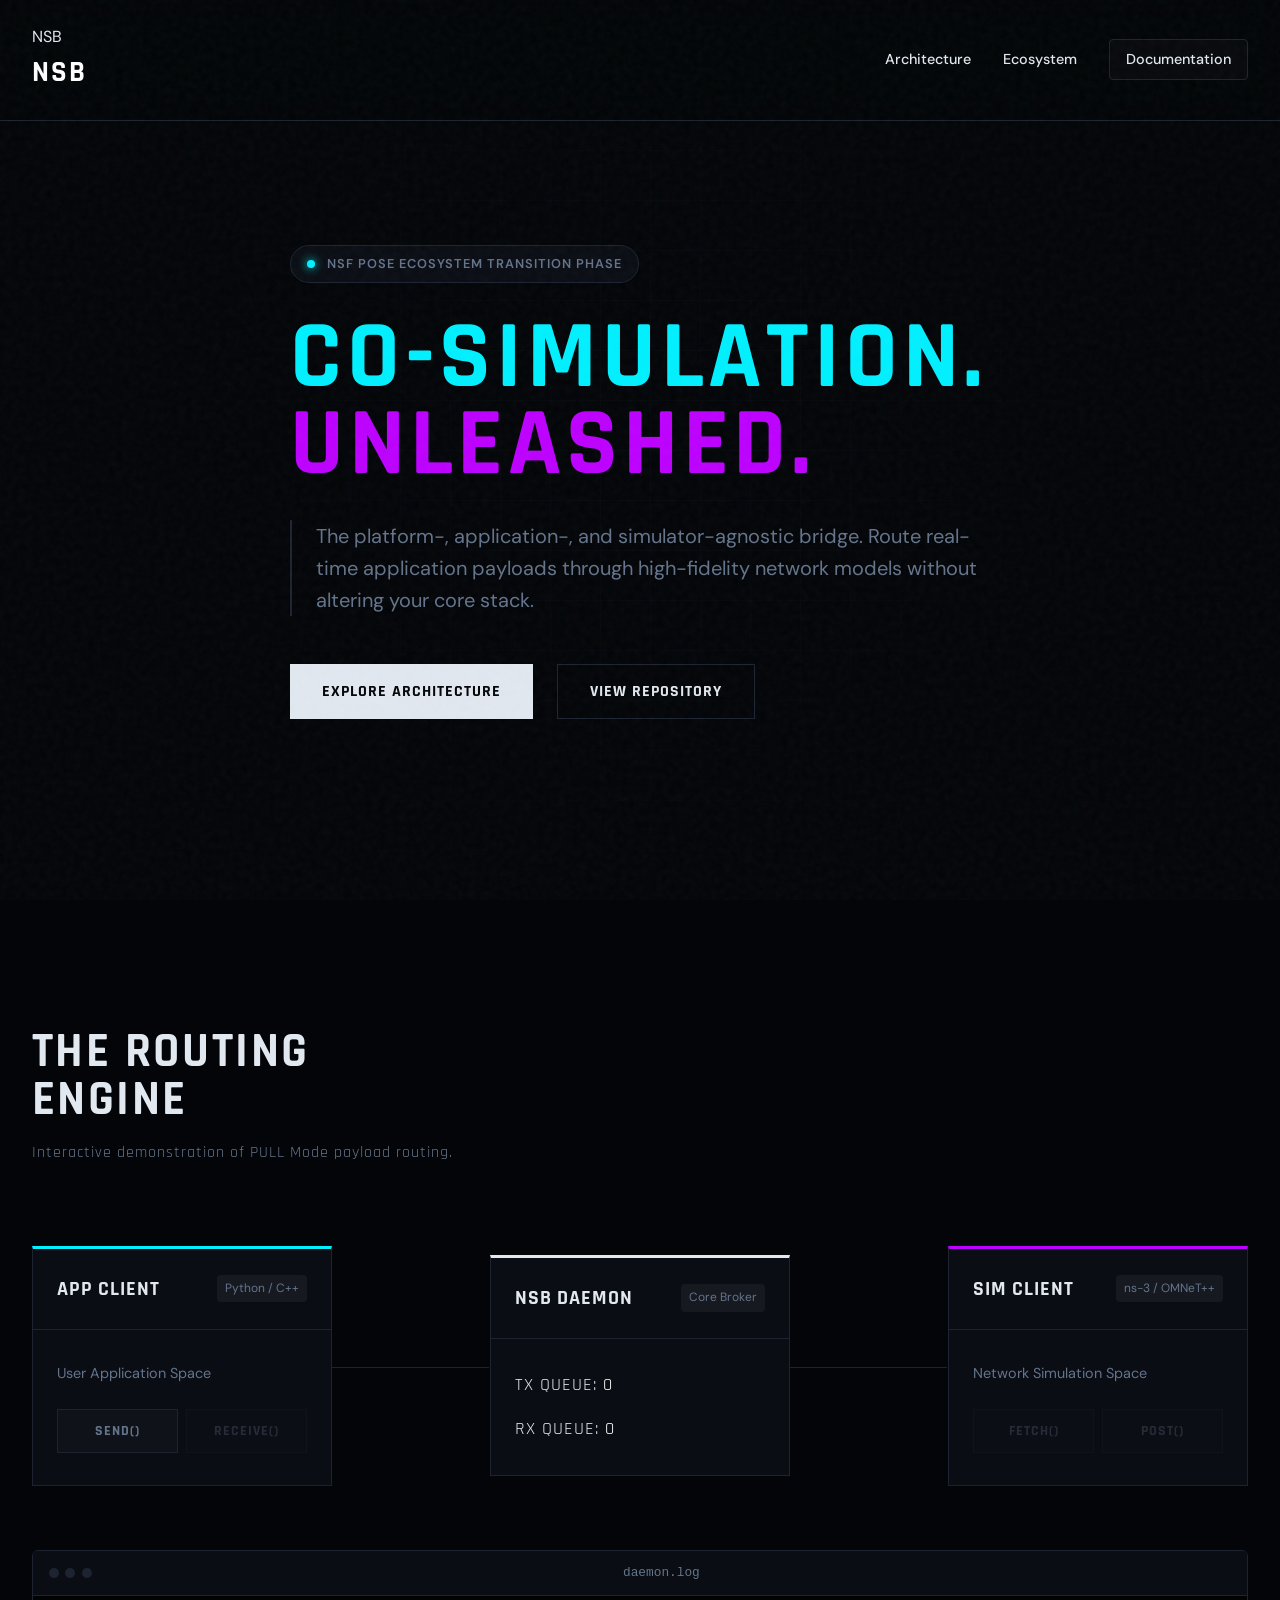
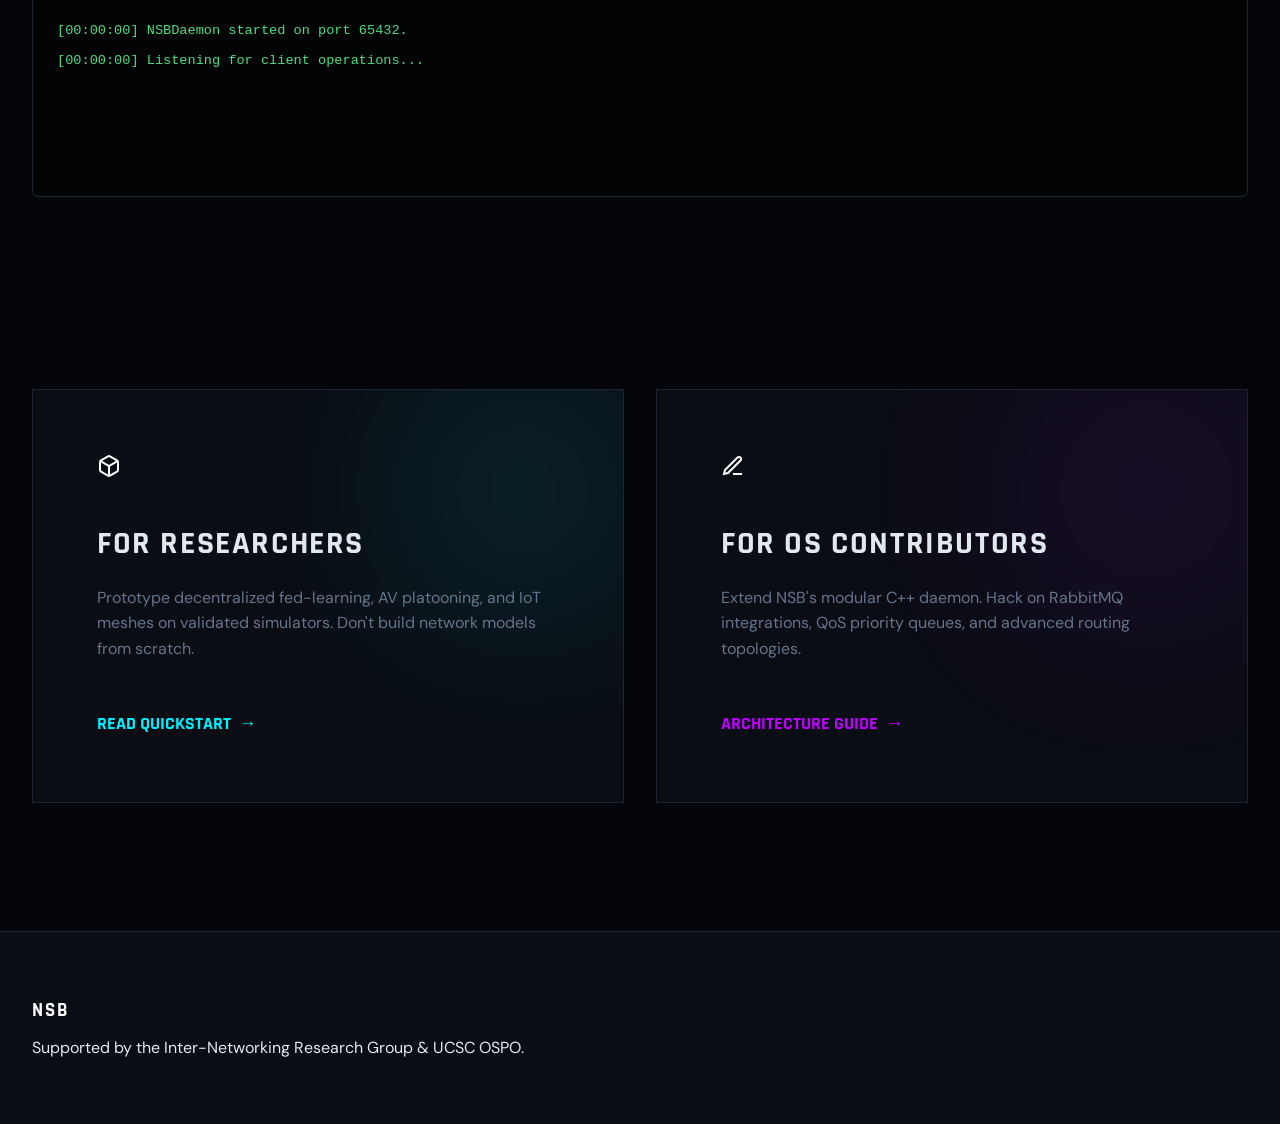
==== nsb-prototype/index.html @ ba27e901 "Proposal Work for OSPO Signed-off-by: Ayush <bhandariayush935@gmail.com>" ====
<!DOCTYPE html>
<html lang="en">
<head>
    <meta charset="UTF-8">
    <meta name="viewport" content="width=device-width, initial-scale=1.0">
    <title>NSB | Network Simulation Bridge</title>
    <link rel="stylesheet" href="style.css">
    <link rel="preconnect" href="https://fonts.googleapis.com">
    <link rel="preconnect" href="https://fonts.gstatic.com" crossorigin>
    <link href="https://fonts.googleapis.com/css2?family=DM+Sans:opsz,wght@9..40,400;9..40,500;9..40,700&family=Rajdhani:wght@500;600;700&display=swap" rel="stylesheet">
</head>
<body>
    
    <!-- Noise overlay for texture -->
    <div class="noise-overlay"></div>
    
    <!-- Background Grid -->
    <div class="cyber-grid"></div>

    <header class="navbar">
        <div class="nav-content">
            <div class="brand">
                <span class="sr-only">NSB</span>
                <div class="brand-glitch" data-text="NSB">NSB</div>
            </div>
            <nav class="links">
                <a href="#architecture">Architecture</a>
                <a href="#ecosystem">Ecosystem</a>
                <a href="#docs" class="btn-outline">Documentation</a>
            </nav>
        </div>
    </header>

    <main>
        <section class="hero">
            <div class="hero-inner">
                <div class="badge-container">
                    <div class="status-dot"></div>
                    <span class="tech-badge">NSF POSE Ecosystem Transition Phase</span>
                </div>
                
                <h1 class="title">
                    <span class="text-cyan">CO-SIMULATION.</span><br>
                    <span class="text-purple">UNLEASHED.</span>
                </h1>
                
                <p class="subtitle">
                    The platform-, application-, and simulator-agnostic bridge. Route real-time application payloads through high-fidelity network models without altering your core stack.
                </p>

                <div class="cta-group">
                    <button class="btn-primary" onclick="document.getElementById('architecture').scrollIntoView()">Explore Architecture</button>
                    <button class="btn-secondary">View Repository</button>
                </div>
            </div>
        </section>

        <!-- Interactive Architecture Section -->
        <section id="architecture" class="interactive-arch">
            <div class="section-title">
                <h2>THE ROUTING <br>ENGINE</h2>
                <p>Interactive demonstration of PULL Mode payload routing.</p>
            </div>

            <div class="bridge-container">
                
                <!-- Client Side -->
                <div class="arch-node app-node">
                    <div class="node-header">
                        <h3>APP CLIENT</h3>
                        <span class="lang-tag">Python / C++</span>
                    </div>
                    <div class="node-body">
                        <p>User Application Space</p>
                        <div class="controls">
                            <button id="btn-send" class="act-btn cyan-btn">SEND()</button>
                            <button id="btn-receive" class="act-btn cyan-btn disabled" disabled>RECEIVE()</button>
                        </div>
                    </div>
                    <!-- Connection Line App -> Daemon -->
                    <div class="wire wire-left">
                        <div class="packet packet-app" id="packet-1"></div>
                        <div class="packet packet-app rev" id="packet-4"></div>
                    </div>
                </div>

                <!-- Daemon -->
                <div class="arch-node daemon-node">
                    <div class="node-header">
                        <h3>NSB DAEMON</h3>
                        <span class="lang-tag">Core Broker</span>
                    </div>
                    <div class="node-body">
                        <div class="queue-monitor">
                            <span>TX QUEUE: <span id="tx-count">0</span></span>
                            <span>RX QUEUE: <span id="rx-count">0</span></span>
                        </div>
                    </div>
                    <!-- Connection Line Daemon -> Sim -->
                    <div class="wire wire-right">
                        <div class="packet packet-sim" id="packet-2"></div>
                        <div class="packet packet-sim rev" id="packet-3"></div>
                    </div>
                </div>

                <!-- Simulator Side -->
                <div class="arch-node sim-node">
                    <div class="node-header">
                        <h3>SIM CLIENT</h3>
                        <span class="lang-tag">ns-3 / OMNeT++</span>
                    </div>
                    <div class="node-body">
                        <p>Network Simulation Space</p>
                        <div class="controls">
                            <button id="btn-fetch" class="act-btn purple-btn disabled" disabled>FETCH()</button>
                            <button id="btn-post" class="act-btn purple-btn disabled" disabled>POST()</button>
                        </div>
                    </div>
                </div>

            </div>

            <div class="log-terminal">
                <div class="term-header">
                    <div class="term-dots"><span></span><span></span><span></span></div>
                    <div class="term-title">daemon.log</div>
                </div>
                <div class="term-body" id="terminal-log">
                    <div>[00:00:00] NSBDaemon started on port 65432.</div>
                    <div>[00:00:00] Listening for client operations...</div>
                </div>
            </div>
        </section>

        <!-- Dual Persona Section -->
        <section id="ecosystem" class="personas">
            <div class="persona-card user">
                <div class="card-glow cyan-glow"></div>
                <div class="icon-wrapper">
                    <svg width="24" height="24" viewBox="0 0 24 24" fill="none" stroke="currentColor" stroke-width="2"><path d="M21 16V8a2 2 0 0 0-1-1.73l-7-4a2 2 0 0 0-2 0l-7 4A2 2 0 0 0 3 8v8a2 2 0 0 0 1 1.73l7 4a2 2 0 0 0 2 0l7-4A2 2 0 0 0 21 16z"></path><polyline points="3.27 6.96 12 12.01 20.73 6.96"></polyline><line x1="12" y1="22.08" x2="12" y2="12"></line></svg>
                </div>
                <h3>For Researchers</h3>
                <p>Prototype decentralized fed-learning, AV platooning, and IoT meshes on validated simulators. Don't build network models from scratch.</p>
                <a href="#docs" class="link-cyan">Read Quickstart <span class="arrow">→</span></a>
            </div>

            <div class="persona-card contributor">
                <div class="card-glow purple-glow"></div>
                <div class="icon-wrapper">
                    <svg width="24" height="24" viewBox="0 0 24 24" fill="none" stroke="currentColor" stroke-width="2"><path d="M12 20h9"></path><path d="M16.5 3.5a2.121 2.121 0 0 1 3 3L7 19l-4 1 1-4L16.5 3.5z"></path></svg>
                </div>
                <h3>For OS Contributors</h3>
                <p>Extend NSB's modular C++ daemon. Hack on RabbitMQ integrations, QoS priority queues, and advanced routing topologies.</p>
                <a href="#contribute" class="link-purple">Architecture Guide <span class="arrow">→</span></a>
            </div>
        </section>
    </main>

    <footer>
        <div class="footer-grid">
            <div class="brand-col">
                <div class="brand-glitch small">NSB</div>
                <p class="muted">Supported by the Inter-Networking Research Group & UCSC OSPO.</p>
            </div>
        </div>
    </footer>

    <script src="script.js"></script>
</body>
</html>
---- nsb-prototype/style.css ----
/* BASE VARIABLES */
:root {
    --bg-void: #030508;
    --bg-surface: #0a0d14;
    --border-dim: #1d2331;
    --text-main: #e2e8f0;
    --text-muted: #64748b;
    
    --neon-cyan: #00f0ff;
    --neon-cyan-dim: rgba(0, 240, 255, 0.2);
    
    --neon-purple: #bd00ff;
    --neon-purple-dim: rgba(189, 0, 255, 0.2);

    --font-heading: 'Rajdhani', sans-serif;
    --font-body: 'DM Sans', sans-serif;
}

* {
    margin: 0;
    padding: 0;
    box-sizing: border-box;
}

body {
    background-color: var(--bg-void);
    color: var(--text-main);
    font-family: var(--font-body);
    overflow-x: hidden;
    line-height: 1.6;
}

/* NOISE TEXTURE & GRID */
.noise-overlay {
    position: fixed;
    top: 0; left: 0; width: 100vw; height: 100vh;
    pointer-events: none;
    z-index: 50;
    opacity: 0.04;
    background: url('data:image/svg+xml,%3Csvg viewBox="0 0 200 200" xmlns="http://www.w3.org/2000/svg"%3E%3Cfilter id="noiseFilter"%3E%3CfeTurbulence type="fractalNoise" baseFrequency="0.65" numOctaves="3" stitchTiles="stitch"/%3E%3C/filter%3E%3Crect width="100%25" height="100%25" filter="url(%23noiseFilter)"/%3E%3C/svg%3E');
}

.cyber-grid {
    position: fixed;
    top: 0; left: 0; width: 100vw; height: 100vh;
    pointer-events: none;
    z-index: -1;
    background-size: 50px 50px;
    background-image: 
        linear-gradient(to right, rgba(29, 35, 49, 0.15) 1px, transparent 1px),
        linear-gradient(to bottom, rgba(29, 35, 49, 0.15) 1px, transparent 1px);
    mask-image: radial-gradient(circle at center, black, transparent 80%);
}

/* TYPOGRAPHY */
h1, h2, h3 {
    font-family: var(--font-heading);
    text-transform: uppercase;
    letter-spacing: 0.05em;
}

.text-cyan { color: var(--neon-cyan); }
.text-purple { color: var(--neon-purple); }

/* NAVBAR */
.navbar {
    position: fixed;
    top: 0; width: 100%;
    border-bottom: 1px solid var(--border-dim);
    background: rgba(3, 5, 8, 0.8);
    backdrop-filter: blur(12px);
    z-index: 40;
}
.nav-content {
    max-width: 1400px;
    margin: 0 auto;
    padding: 1.5rem 2rem;
    display: flex;
    justify-content: space-between;
    align-items: center;
}

.brand-glitch {
    font-family: var(--font-heading);
    font-size: 1.8rem;
    font-weight: 700;
    color: #fff;
    position: relative;
    letter-spacing: 2px;
}

.links {
    display: flex;
    gap: 2rem;
    align-items: center;
}

.links a {
    color: var(--text-main);
    text-decoration: none;
    font-size: 0.9rem;
    font-weight: 500;
    transition: color 0.3s;
}

.links a:hover {
    color: var(--neon-cyan);
}

.btn-outline {
    border: 1px solid var(--border-dim);
    padding: 0.5rem 1rem;
    border-radius: 4px;
    background: rgba(255,255,255,0.02);
}
.btn-outline:hover {
    border-color: var(--neon-cyan);
    box-shadow: 0 0 10px var(--neon-cyan-dim);
}

/* HERO */
.hero {
    min-height: 100vh;
    display: flex;
    align-items: center;
    justify-content: center;
    padding: 6rem 2rem 2rem;
}
.hero-inner {
    max-width: 900px;
}

.badge-container {
    display: inline-flex;
    align-items: center;
    gap: 0.75rem;
    padding: 0.5rem 1rem;
    border: 1px solid var(--border-dim);
    background: var(--bg-surface);
    border-radius: 50px;
    margin-bottom: 2rem;
}

.status-dot {
    width: 8px; height: 8px;
    background: var(--neon-cyan);
    border-radius: 50%;
    box-shadow: 0 0 10px var(--neon-cyan);
    animation: pulse 2s infinite;
}

@keyframes pulse {
    0% { opacity: 1; transform: scale(1); }
    50% { opacity: 0.5; transform: scale(1.2); }
    100% { opacity: 1; transform: scale(1); }
}

.tech-badge {
    font-size: 0.8rem;
    font-weight: 600;
    letter-spacing: 1px;
    text-transform: uppercase;
    color: var(--text-muted);
}

.title {
    font-size: clamp(3rem, 8vw, 6rem);
    line-height: 0.9;
    margin-bottom: 2rem;
}

.subtitle {
    font-size: 1.25rem;
    color: var(--text-muted);
    max-width: 700px;
    margin-bottom: 3rem;
    border-left: 2px solid var(--border-dim);
    padding-left: 1.5rem;
}

.cta-group {
    display: flex;
    gap: 1.5rem;
}

button {
    font-family: var(--font-heading);
    cursor: pointer;
    border: none;
    text-transform: uppercase;
    letter-spacing: 1px;
    font-weight: 700;
    font-size: 1rem;
    padding: 1rem 2rem;
    transition: all 0.3s ease;
}

.btn-primary {
    background: var(--text-main);
    color: var(--bg-void);
}
.btn-primary:hover {
    background: #fff;
    box-shadow: 0 0 20px rgba(255,255,255,0.2);
    transform: translateY(-2px);
}

.btn-secondary {
    background: transparent;
    color: var(--text-main);
    border: 1px solid var(--border-dim);
}
.btn-secondary:hover {
    border-color: var(--text-main);
}

/* INTERACTIVE ARCHITECTURE */
.interactive-arch {
    max-width: 1400px;
    margin: 0 auto;
    padding: 8rem 2rem;
}

.section-title {
    margin-bottom: 5rem;
}

.section-title h2 {
    font-size: 3rem;
    line-height: 1;
    margin-bottom: 1rem;
}

.section-title p {
    color: var(--text-muted);
    font-family: var(--font-heading);
    letter-spacing: 1px;
}

.bridge-container {
    display: flex;
    justify-content: space-between;
    align-items: center;
    position: relative;
    margin-bottom: 4rem;
}

.arch-node {
    width: 300px;
    background: var(--bg-surface);
    border: 1px solid var(--border-dim);
    position: relative;
    z-index: 10;
}

.app-node { border-top: 3px solid var(--neon-cyan); }
.sim-node { border-top: 3px solid var(--neon-purple); }
.daemon-node { border-top: 3px solid var(--text-main); }

.node-header {
    padding: 1.5rem;
    border-bottom: 1px solid var(--border-dim);
    display: flex;
    justify-content: space-between;
    align-items: center;
}

.node-header h3 { font-size: 1.25rem; }
.lang-tag {
    font-size: 0.75rem;
    background: rgba(255,255,255,0.05);
    padding: 0.25rem 0.5rem;
    border-radius: 4px;
    color: var(--text-muted);
}

.node-body {
    padding: 2rem 1.5rem;
}
.node-body p {
    color: var(--text-muted);
    font-size: 0.9rem;
    margin-bottom: 1.5rem;
}

.controls {
    display: flex;
    gap: 0.5rem;
}

.act-btn {
    padding: 0.75rem 0;
    width: 50%;
    font-size: 0.85rem;
    background: rgba(255,255,255,0.02);
    border: 1px solid var(--border-dim);
    color: var(--text-muted);
}

.act-btn:not(.disabled):hover {
    color: #fff;
    transform: translateY(-2px);
}

.cyan-btn:not(.disabled):hover {
    border-color: var(--neon-cyan);
    box-shadow: 0 0 15px var(--neon-cyan-dim);
}

.purple-btn:not(.disabled):hover {
    border-color: var(--neon-purple);
    box-shadow: 0 0 15px var(--neon-purple-dim);
}

.act-btn.disabled {
    opacity: 0.3;
    cursor: not-allowed;
}

.queue-monitor {
    display: flex;
    flex-direction: column;
    gap: 1rem;
    font-family: var(--font-heading);
    font-size: 1.1rem;
    letter-spacing: 1px;
}
.queue-monitor span span { color: #fff; }

/* WIRES AND PACKETS */
.wire {
    position: absolute;
    top: 50%;
    height: 1px;
    background: var(--border-dim);
    z-index: -1;
}

.wire-left { right: -100px; width: 100px; }
.wire-right { right: -100px; width: 100px; } /* Adjust later for exact layout */

@media (min-width: 1024px) {
    .wire-left {
        width: calc((100vw - 4rem - 900px) / 2);
        max-width: 250px;
        right: auto; left: 100%;
    }
    .wire-right {
        width: calc((100vw - 4rem - 900px) / 2);
        max-width: 250px;
        right: auto; left: 100%;
    }
}

.packet {
    width: 6px; height: 6px;
    border-radius: 50%;
    position: absolute;
    top: -2px;
    opacity: 0;
}

.packet-app {
    background: var(--neon-cyan);
    box-shadow: 0 0 10px var(--neon-cyan);
}

.packet-sim {
    background: var(--neon-purple);
    box-shadow: 0 0 10px var(--neon-purple);
}

@keyframes shootRight {
    0% { left: 0; opacity: 1; }
    90% { opacity: 1; }
    100% { left: 100%; opacity: 0; }
}
@keyframes shootLeft {
    0% { left: 100%; opacity: 1; }
    90% { opacity: 1; }
    100% { left: 0%; opacity: 0; }
}

.anim-right { animation: shootRight 0.6s ease-out forwards; }
.anim-left { animation: shootLeft 0.6s ease-out forwards; }


/* TERMINAL */
.log-terminal {
    background: #020305;
    border: 1px solid var(--border-dim);
    border-radius: 6px;
    font-family: 'Courier New', Courier, monospace;
    overflow: hidden;
}
.term-header {
    background: var(--bg-surface);
    padding: 0.75rem 1rem;
    display: flex;
    align-items: center;
    border-bottom: 1px solid var(--border-dim);
}
.term-dots {
    display: flex; gap: 0.4rem;
}
.term-dots span {
    width: 10px; height: 10px; border-radius: 50%;
    background: var(--border-dim);
}
.term-title {
    margin-left: auto; margin-right: auto;
    font-size: 0.8rem; color: var(--text-muted);
}
.term-body {
    padding: 1.5rem;
    height: 200px;
    overflow-y: auto;
    font-size: 0.85rem;
    color: #4ade80;
    display: flex;
    flex-direction: column;
    gap: 0.5rem;
}

/* PERSONAS */
.personas {
    max-width: 1400px; margin: 0 auto; padding: 4rem 2rem 8rem;
    display: grid; grid-template-columns: 1fr 1fr; gap: 2rem;
}
.persona-card {
    background: var(--bg-surface);
    padding: 4rem;
    border: 1px solid var(--border-dim);
    position: relative;
    overflow: hidden;
    transition: transform 0.3s;
}
.persona-card:hover { transform: translateY(-5px); }
.card-glow {
    position: absolute; top: 0; right: 0; width: 200px; height: 200px;
    filter: blur(100px); opacity: 0.15; z-index: 0;
}
.cyan-glow { background: var(--neon-cyan); }
.purple-glow { background: var(--neon-purple); }

.icon-wrapper {
    position: relative; z-index: 1;
    margin-bottom: 2rem; color: #fff;
}
.persona-card h3 {
    font-size: 2rem; margin-bottom: 1rem; position: relative; z-index: 1;
}
.persona-card p {
    color: var(--text-muted); margin-bottom: 3rem; position: relative; z-index: 1;
}

.persona-card a {
    text-decoration: none; font-family: var(--font-heading);
    font-weight: 700; font-size: 1.1rem; text-transform: uppercase;
    display: inline-flex; align-items: center; gap: 0.5rem;
    position: relative; z-index: 1;
}

.link-cyan { color: var(--neon-cyan); }
.link-purple { color: var(--neon-purple); }
.arrow { transition: transform 0.3s; }
.persona-card a:hover .arrow { transform: translateX(5px); }

/* FOOTER */
footer {
    border-top: 1px solid var(--border-dim);
    padding: 4rem 2rem;
    background: var(--bg-surface);
}
.footer-grid { max-width: 1400px; margin: 0 auto; }
.brand-glitch.small { font-size: 1.2rem; margin-bottom: 0.5rem; }

@media (max-width: 1024px) {
    .bridge-container {
        flex-direction: column;
        gap: 2rem;
    }
    .wire { display: none; }
    .personas { grid-template-columns: 1fr; }
}
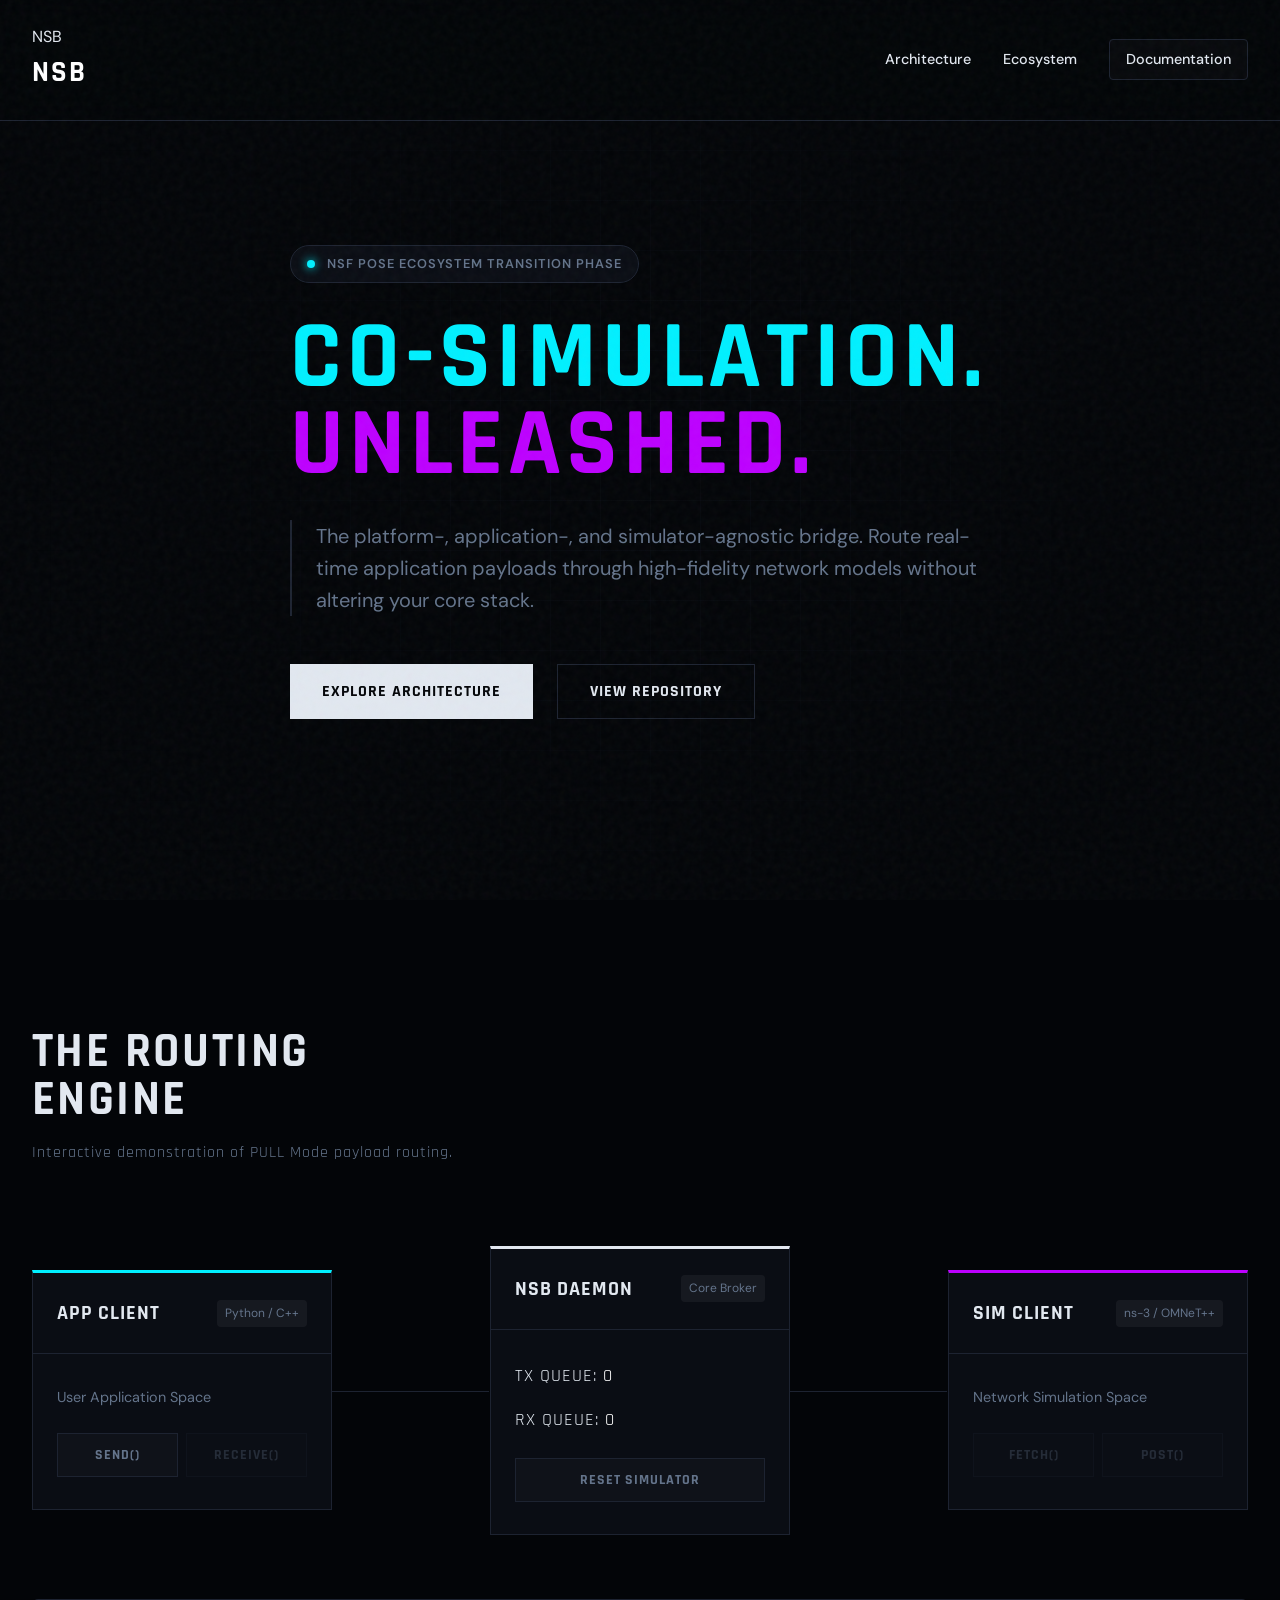
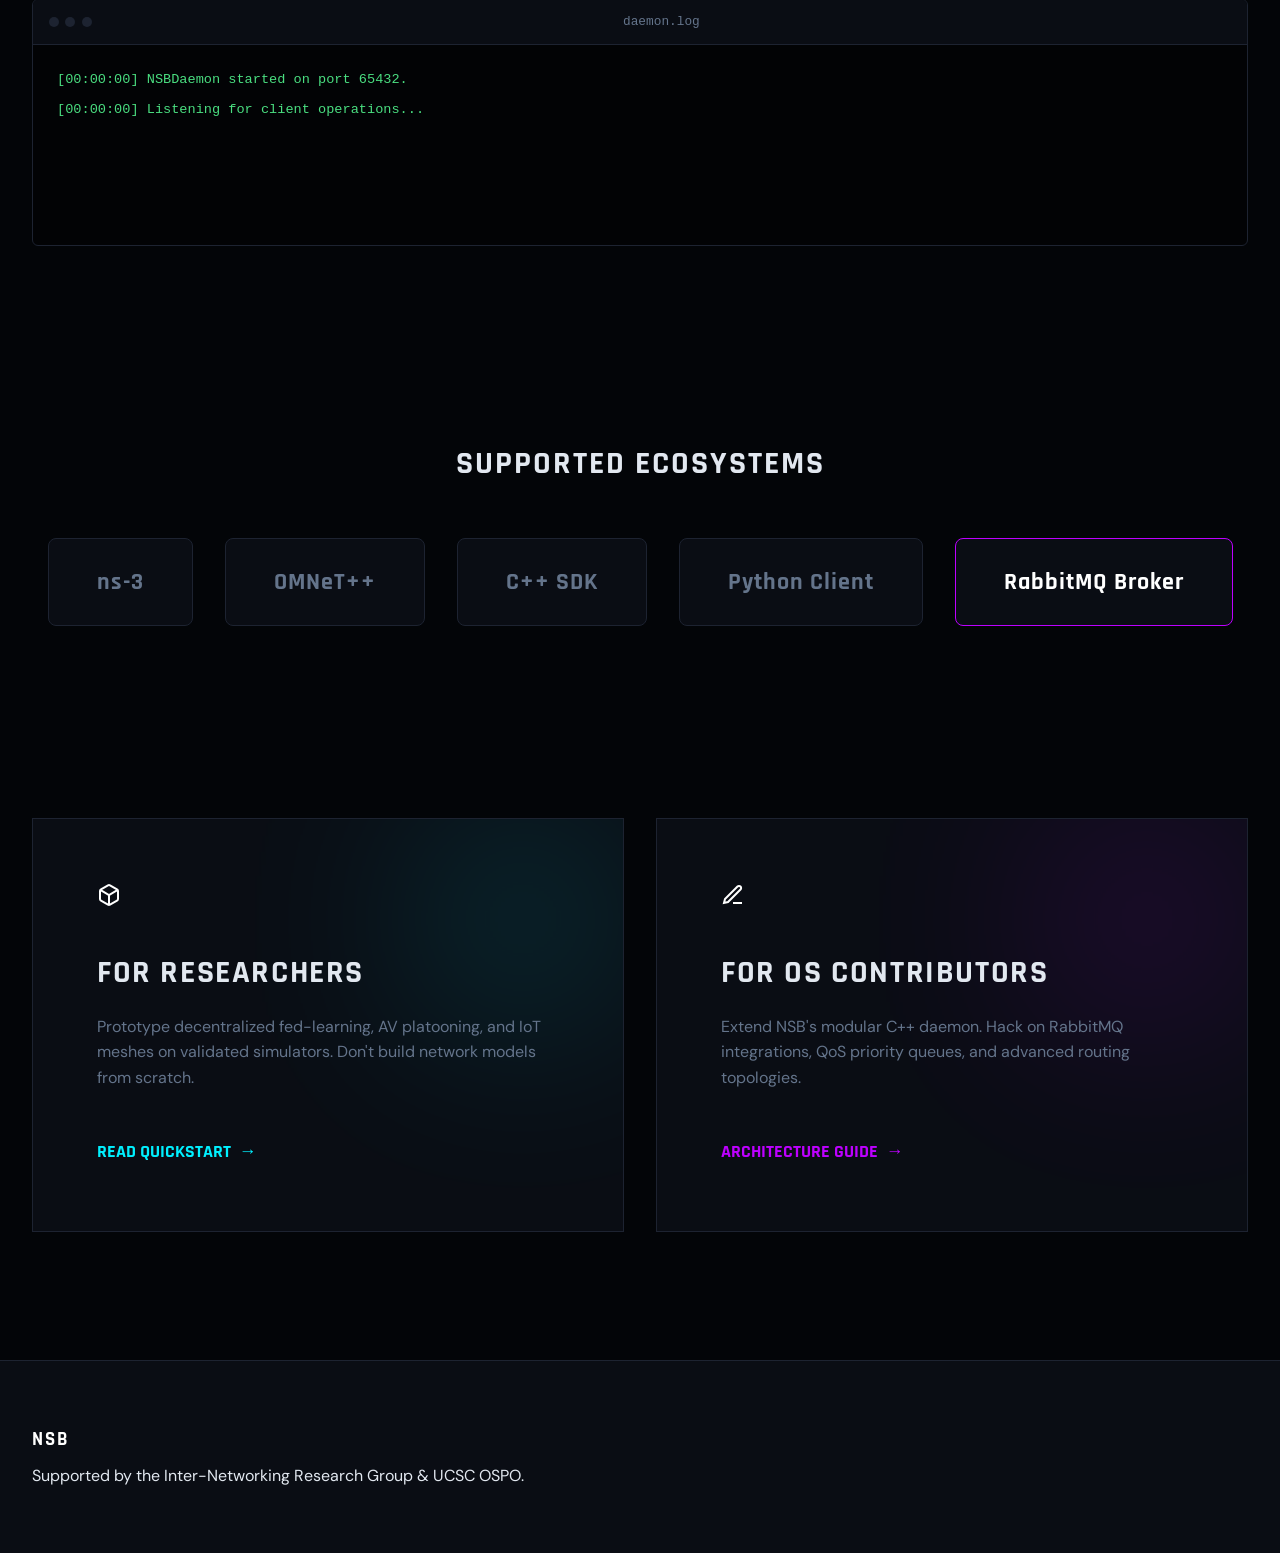
==== commit 7d89fb8d: "Estimating the Project Around 40% Signed-off-by: Ayush <bhandariayush935@gmail.com>" ====
--- a/nsb-prototype/index.html
+++ b/nsb-prototype/index.html
@@ -23,10 +23,10 @@
                 <span class="sr-only">NSB</span>
                 <div class="brand-glitch" data-text="NSB">NSB</div>
             </div>
-            <nav class="links">
-                <a href="#architecture">Architecture</a>
-                <a href="#ecosystem">Ecosystem</a>
-                <a href="#docs" class="btn-outline">Documentation</a>
+            <nav class="links" aria-label="Main Navigation">
+                <a href="#architecture" aria-label="Explore Architecture">Architecture</a>
+                <a href="#ecosystem" aria-label="View Ecosystem Personas">Ecosystem</a>
+                <a href="docs.html" class="btn-outline" aria-label="Read Documentation">Documentation</a>
             </nav>
         </div>
     </header>
@@ -91,9 +91,12 @@
                         <span class="lang-tag">Core Broker</span>
                     </div>
                     <div class="node-body">
-                        <div class="queue-monitor">
+                        <div class="queue-monitor" aria-live="polite">
                             <span>TX QUEUE: <span id="tx-count">0</span></span>
                             <span>RX QUEUE: <span id="rx-count">0</span></span>
+                        </div>
+                        <div class="controls" style="margin-top: 1.5rem;">
+                             <button id="btn-reset" class="act-btn" aria-label="Reset Routing Animation" style="width:100%">RESET SIMULATOR</button>
                         </div>
                     </div>
                     <!-- Connection Line Daemon -> Sim -->
@@ -129,6 +132,18 @@
                     <div>[00:00:00] NSBDaemon started on port 65432.</div>
                     <div>[00:00:00] Listening for client operations...</div>
                 </div>
+            </div>
+        </section>
+
+        <!-- Integrations Gallery -->
+        <section class="integrations">
+            <h2 class="integrations-title">SUPPORTED ECOSYSTEMS</h2>
+            <div class="integrations-grid" role="list">
+                <div class="int-tag" role="listitem">ns-3</div>
+                <div class="int-tag" role="listitem">OMNeT++</div>
+                <div class="int-tag" role="listitem">C++ SDK</div>
+                <div class="int-tag" role="listitem">Python Client</div>
+                <div class="int-tag" role="listitem" style="border-color: var(--neon-purple); color: #fff;">RabbitMQ Broker</div>
             </div>
         </section>
 
--- a/nsb-prototype/style.css
+++ b/nsb-prototype/style.css
@@ -16,6 +16,20 @@
     --font-body: 'DM Sans', sans-serif;
 }
 
+/* ACCESSIBILITY & PREFERS REDUCED MOTION */
+*:focus-visible { outline: 2px solid var(--neon-cyan); outline-offset: 2px; border-radius: 2px; z-index: 100; position: relative;}
+
+@media (prefers-reduced-motion: reduce) {
+    * {
+        animation-duration: 0.01ms !important;
+        animation-iteration-count: 1 !important;
+        transition-duration: 0.01ms !important;
+        scroll-behavior: auto !important;
+    }
+    .packet { display: none; } /* Hide packets if animation is disabled to avoid confusion */
+    .card-glow { filter: none; opacity: 0.05; }
+}
+
 * {
     margin: 0;
     padding: 0;
@@ -422,6 +436,15 @@
     gap: 0.5rem;
 }
 
+/* INTEGRATION GALLERY */
+.integrations { max-width: 1400px; margin: 4rem auto 8rem; padding: 0 2rem; }
+.integrations-title { text-align: center; font-size: 2rem; margin-bottom: 3rem; font-family: var(--font-heading); letter-spacing: 2px; }
+.integrations-grid { display: flex; flex-wrap: wrap; justify-content: center; gap: 2rem; }
+.int-tag { padding: 1.5rem 3rem; background: var(--bg-surface); border: 1px solid var(--border-dim); border-radius: 8px; font-weight: 700; font-family: var(--font-heading); font-size: 1.5rem; letter-spacing: 1px; color: var(--text-muted); transition: all 0.3s; position: relative; overflow: hidden; cursor: default; }
+.int-tag::before { content: ""; position: absolute; top: 0; left: -100%; width: 50%; height: 100%; background: linear-gradient(90deg, transparent, rgba(255,255,255,0.05), transparent); transition: left 0.5s; }
+.int-tag:hover { border-color: var(--neon-cyan); color: #fff; box-shadow: 0 4px 20px rgba(0,240,255,0.1); transform: translateY(-3px); }
+.int-tag:hover::before { left: 150%; }
+
 /* PERSONAS */
 .personas {
     max-width: 1400px; margin: 0 auto; padding: 4rem 2rem 8rem;
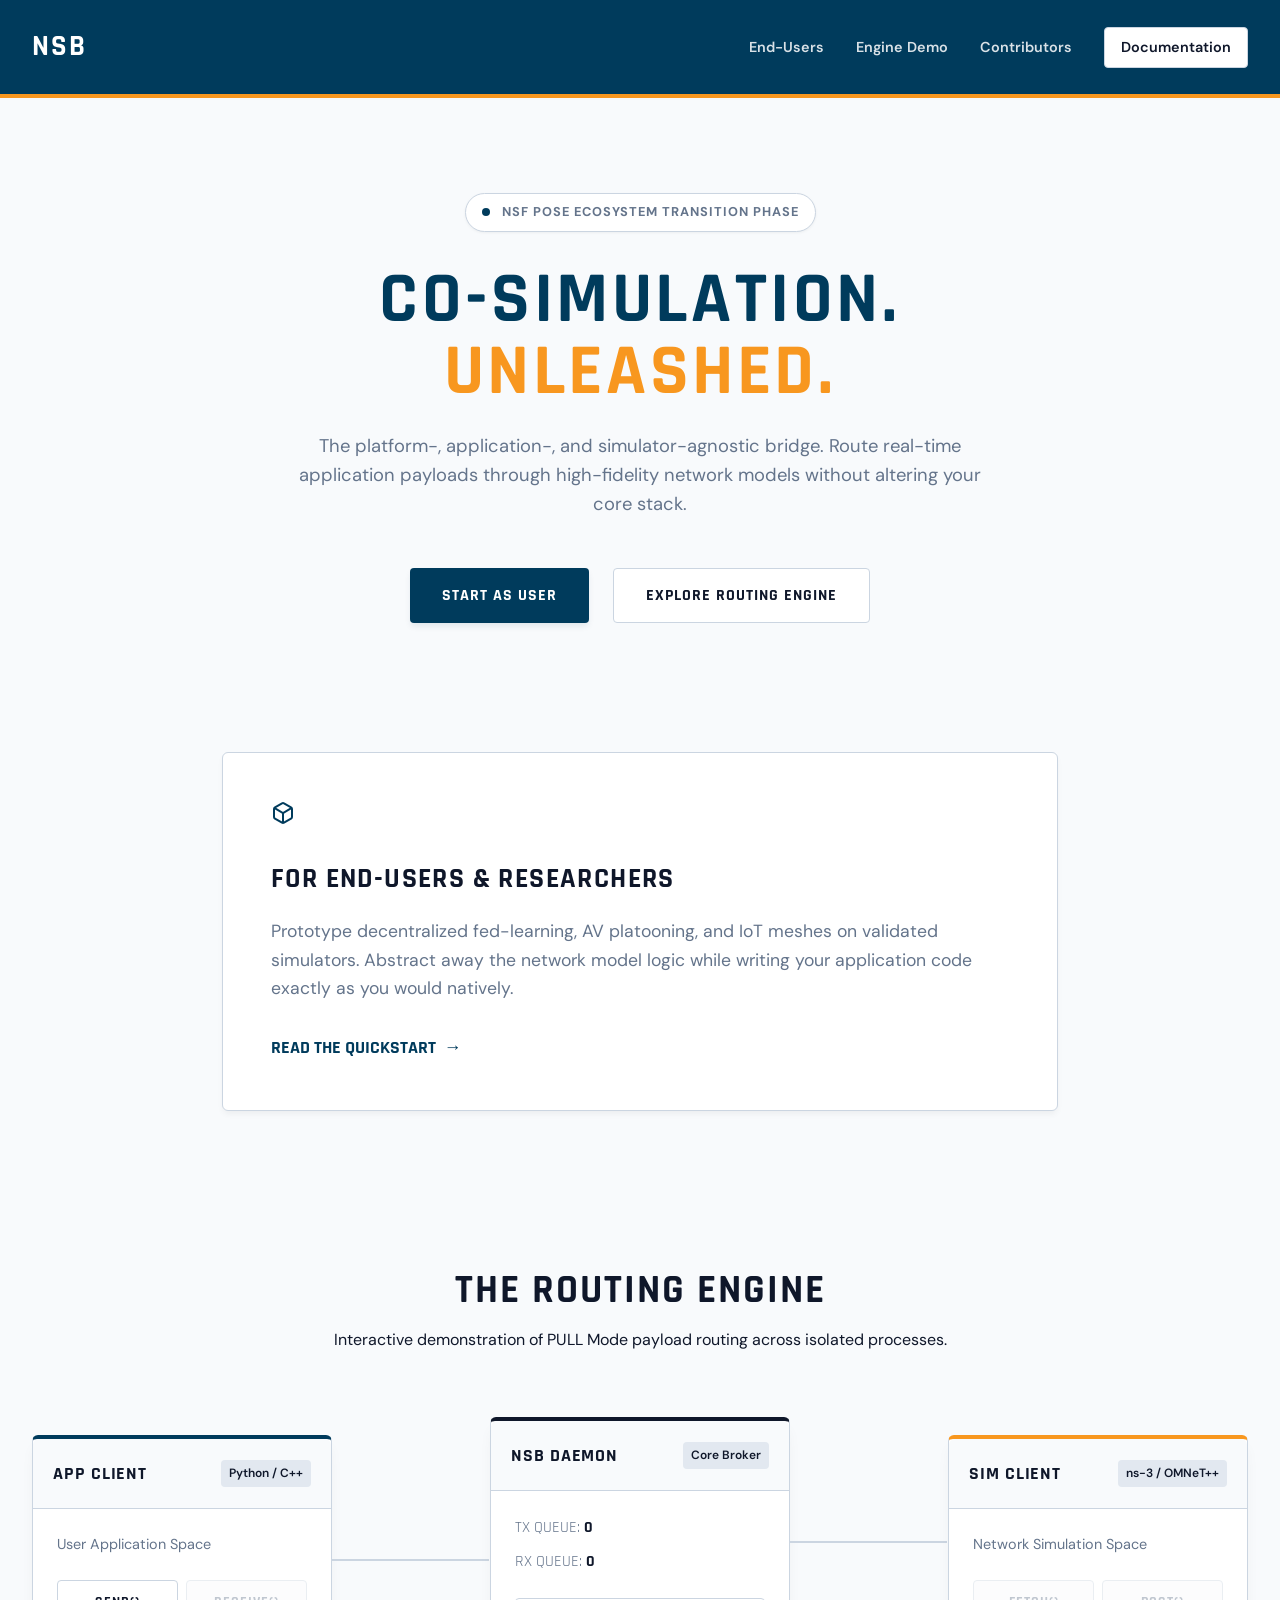
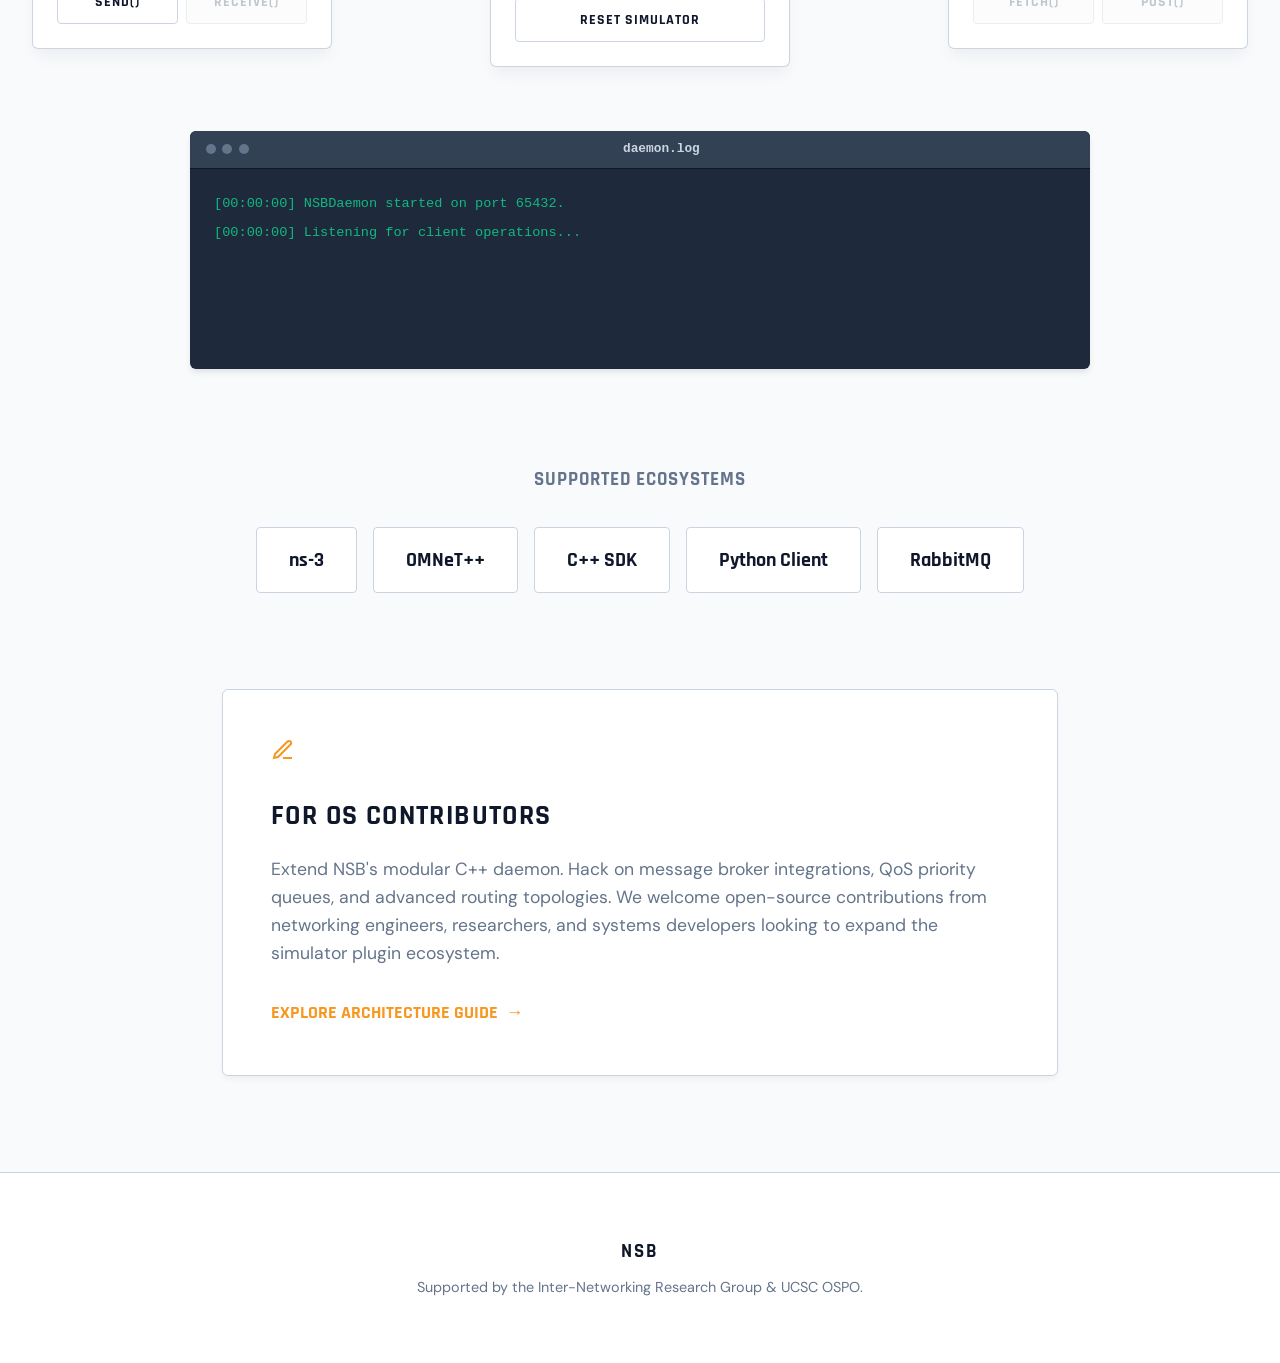
==== commit e7ae1a3d: "Change the Theme Signed-off-by: Ayush <bhandariayush935@gmail.com>" ====
--- a/nsb-prototype/index.html
+++ b/nsb-prototype/index.html
@@ -1,5 +1,6 @@
 <!DOCTYPE html>
 <html lang="en">
+
 <head>
     <meta charset="UTF-8">
     <meta name="viewport" content="width=device-width, initial-scale=1.0">
@@ -7,25 +8,22 @@
     <link rel="stylesheet" href="style.css">
     <link rel="preconnect" href="https://fonts.googleapis.com">
     <link rel="preconnect" href="https://fonts.gstatic.com" crossorigin>
-    <link href="https://fonts.googleapis.com/css2?family=DM+Sans:opsz,wght@9..40,400;9..40,500;9..40,700&family=Rajdhani:wght@500;600;700&display=swap" rel="stylesheet">
+    <link
+        href="https://fonts.googleapis.com/css2?family=DM+Sans:opsz,wght@9..40,400;9..40,500;9..40,700&family=Rajdhani:wght@500;600;700&display=swap"
+        rel="stylesheet">
 </head>
+
 <body>
-    
-    <!-- Noise overlay for texture -->
-    <div class="noise-overlay"></div>
-    
-    <!-- Background Grid -->
-    <div class="cyber-grid"></div>
 
     <header class="navbar">
         <div class="nav-content">
             <div class="brand">
-                <span class="sr-only">NSB</span>
-                <div class="brand-glitch" data-text="NSB">NSB</div>
+                <div class="brand-glitch" aria-hidden="true">NSB</div>
             </div>
             <nav class="links" aria-label="Main Navigation">
-                <a href="#architecture" aria-label="Explore Architecture">Architecture</a>
-                <a href="#ecosystem" aria-label="View Ecosystem Personas">Ecosystem</a>
+                <a href="#about" aria-label="For End Users">End-Users</a>
+                <a href="#architecture" aria-label="Explore Architecture">Engine Demo</a>
+                <a href="#contributor" aria-label="For OS Contributors">Contributors</a>
                 <a href="docs.html" class="btn-outline" aria-label="Read Documentation">Documentation</a>
             </nav>
         </div>
@@ -38,32 +36,55 @@
                     <div class="status-dot"></div>
                     <span class="tech-badge">NSF POSE Ecosystem Transition Phase</span>
                 </div>
-                
+
                 <h1 class="title">
                     <span class="text-cyan">CO-SIMULATION.</span><br>
                     <span class="text-purple">UNLEASHED.</span>
                 </h1>
-                
+
                 <p class="subtitle">
-                    The platform-, application-, and simulator-agnostic bridge. Route real-time application payloads through high-fidelity network models without altering your core stack.
+                    The platform-, application-, and simulator-agnostic bridge. Route real-time application payloads
+                    through high-fidelity network models without altering your core stack.
                 </p>
 
                 <div class="cta-group">
-                    <button class="btn-primary" onclick="document.getElementById('architecture').scrollIntoView()">Explore Architecture</button>
-                    <button class="btn-secondary">View Repository</button>
-                </div>
+                    <button class="btn-primary" onclick="document.getElementById('about').scrollIntoView()">Start as
+                        User</button>
+                    <button class="btn-secondary"
+                        onclick="document.getElementById('architecture').scrollIntoView()">Explore Routing
+                        Engine</button>
+                </div>
+            </div>
+        </section>
+
+        <!-- Scaffolded Personas: User First -->
+        <section id="about" class="personas">
+            <div class="persona-card user">
+                <div class="icon-wrapper">
+                    <svg width="24" height="24" viewBox="0 0 24 24" fill="none" stroke="currentColor" stroke-width="2">
+                        <path
+                            d="M21 16V8a2 2 0 0 0-1-1.73l-7-4a2 2 0 0 0-2 0l-7 4A2 2 0 0 0 3 8v8a2 2 0 0 0 1 1.73l7 4a2 2 0 0 0 2 0l7-4A2 2 0 0 0 21 16z">
+                        </path>
+                        <polyline points="3.27 6.96 12 12.01 20.73 6.96"></polyline>
+                        <line x1="12" y1="22.08" x2="12" y2="12"></line>
+                    </svg>
+                </div>
+                <h3>For End-Users & Researchers</h3>
+                <p>Prototype decentralized fed-learning, AV platooning, and IoT meshes on validated simulators. Abstract
+                    away the network model logic while writing your application code exactly as you would natively.</p>
+                <a href="docs.html" class="link-cyan">Read the Quickstart <span class="arrow">→</span></a>
             </div>
         </section>
 
         <!-- Interactive Architecture Section -->
         <section id="architecture" class="interactive-arch">
             <div class="section-title">
-                <h2>THE ROUTING <br>ENGINE</h2>
-                <p>Interactive demonstration of PULL Mode payload routing.</p>
+                <h2>THE ROUTING ENGINE</h2>
+                <p>Interactive demonstration of PULL Mode payload routing across isolated processes.</p>
             </div>
 
             <div class="bridge-container">
-                
+
                 <!-- Client Side -->
                 <div class="arch-node app-node">
                     <div class="node-header">
@@ -73,8 +94,10 @@
                     <div class="node-body">
                         <p>User Application Space</p>
                         <div class="controls">
-                            <button id="btn-send" class="act-btn cyan-btn">SEND()</button>
-                            <button id="btn-receive" class="act-btn cyan-btn disabled" disabled>RECEIVE()</button>
+                            <button id="btn-send" class="act-btn cyan-btn"
+                                aria-label="Simulate application send command">SEND()</button>
+                            <button id="btn-receive" class="act-btn cyan-btn disabled" disabled
+                                aria-label="Simulate application receive command">RECEIVE()</button>
                         </div>
                     </div>
                     <!-- Connection Line App -> Daemon -->
@@ -96,7 +119,8 @@
                             <span>RX QUEUE: <span id="rx-count">0</span></span>
                         </div>
                         <div class="controls" style="margin-top: 1.5rem;">
-                             <button id="btn-reset" class="act-btn" aria-label="Reset Routing Animation" style="width:100%">RESET SIMULATOR</button>
+                            <button id="btn-reset" class="act-btn" aria-label="Reset Routing Animation"
+                                style="width:100%">RESET SIMULATOR</button>
                         </div>
                     </div>
                     <!-- Connection Line Daemon -> Sim -->
@@ -115,15 +139,17 @@
                     <div class="node-body">
                         <p>Network Simulation Space</p>
                         <div class="controls">
-                            <button id="btn-fetch" class="act-btn purple-btn disabled" disabled>FETCH()</button>
-                            <button id="btn-post" class="act-btn purple-btn disabled" disabled>POST()</button>
-                        </div>
-                    </div>
-                </div>
-
-            </div>
-
-            <div class="log-terminal">
+                            <button id="btn-fetch" class="act-btn purple-btn disabled" disabled
+                                aria-label="Simulate network fetch command">FETCH()</button>
+                            <button id="btn-post" class="act-btn purple-btn disabled" disabled
+                                aria-label="Simulate network post command">POST()</button>
+                        </div>
+                    </div>
+                </div>
+
+            </div>
+
+            <div class="log-terminal" aria-hidden="true">
                 <div class="term-header">
                     <div class="term-dots"><span></span><span></span><span></span></div>
                     <div class="term-title">daemon.log</div>
@@ -143,43 +169,35 @@
                 <div class="int-tag" role="listitem">OMNeT++</div>
                 <div class="int-tag" role="listitem">C++ SDK</div>
                 <div class="int-tag" role="listitem">Python Client</div>
-                <div class="int-tag" role="listitem" style="border-color: var(--neon-purple); color: #fff;">RabbitMQ Broker</div>
-            </div>
-        </section>
-
-        <!-- Dual Persona Section -->
-        <section id="ecosystem" class="personas">
-            <div class="persona-card user">
-                <div class="card-glow cyan-glow"></div>
-                <div class="icon-wrapper">
-                    <svg width="24" height="24" viewBox="0 0 24 24" fill="none" stroke="currentColor" stroke-width="2"><path d="M21 16V8a2 2 0 0 0-1-1.73l-7-4a2 2 0 0 0-2 0l-7 4A2 2 0 0 0 3 8v8a2 2 0 0 0 1 1.73l7 4a2 2 0 0 0 2 0l7-4A2 2 0 0 0 21 16z"></path><polyline points="3.27 6.96 12 12.01 20.73 6.96"></polyline><line x1="12" y1="22.08" x2="12" y2="12"></line></svg>
-                </div>
-                <h3>For Researchers</h3>
-                <p>Prototype decentralized fed-learning, AV platooning, and IoT meshes on validated simulators. Don't build network models from scratch.</p>
-                <a href="#docs" class="link-cyan">Read Quickstart <span class="arrow">→</span></a>
-            </div>
-
+                <div class="int-tag" role="listitem">RabbitMQ</div>
+            </div>
+        </section>
+
+        <!-- Scaffolded Personas: Contributor Deep Dive -->
+        <section id="contributor" class="personas" style="padding-top: 2rem;">
             <div class="persona-card contributor">
-                <div class="card-glow purple-glow"></div>
-                <div class="icon-wrapper">
-                    <svg width="24" height="24" viewBox="0 0 24 24" fill="none" stroke="currentColor" stroke-width="2"><path d="M12 20h9"></path><path d="M16.5 3.5a2.121 2.121 0 0 1 3 3L7 19l-4 1 1-4L16.5 3.5z"></path></svg>
+                <div class="icon-wrapper-contributor">
+                    <svg width="24" height="24" viewBox="0 0 24 24" fill="none" stroke="currentColor" stroke-width="2">
+                        <path d="M12 20h9"></path>
+                        <path d="M16.5 3.5a2.121 2.121 0 0 1 3 3L7 19l-4 1 1-4L16.5 3.5z"></path>
+                    </svg>
                 </div>
                 <h3>For OS Contributors</h3>
-                <p>Extend NSB's modular C++ daemon. Hack on RabbitMQ integrations, QoS priority queues, and advanced routing topologies.</p>
-                <a href="#contribute" class="link-purple">Architecture Guide <span class="arrow">→</span></a>
-            </div>
-        </section>
+                <p>Extend NSB's modular C++ daemon. Hack on message broker integrations, QoS priority queues, and
+                    advanced routing topologies. We welcome open-source contributions from networking engineers,
+                    researchers, and systems developers looking to expand the simulator plugin ecosystem.</p>
+                <a href="#contributor" class="link-purple">Explore Architecture Guide <span class="arrow">→</span></a>
+            </div>
+        </section>
+
     </main>
 
     <footer>
-        <div class="footer-grid">
-            <div class="brand-col">
-                <div class="brand-glitch small">NSB</div>
-                <p class="muted">Supported by the Inter-Networking Research Group & UCSC OSPO.</p>
-            </div>
-        </div>
+        <div class="brand-glitch small" aria-hidden="true">NSB</div>
+        <p class="muted">Supported by the Inter-Networking Research Group & UCSC OSPO.</p>
     </footer>
 
     <script src="script.js"></script>
 </body>
-</html>
+
+</html>
--- a/nsb-prototype/style.css
+++ b/nsb-prototype/style.css
@@ -1,23 +1,28 @@
-/* BASE VARIABLES */
 :root {
-    --bg-void: #030508;
-    --bg-surface: #0a0d14;
-    --border-dim: #1d2331;
-    --text-main: #e2e8f0;
+    --bg-void: #f8fafc;
+    --bg-surface: #ffffff;
+    --border-dim: #cbd5e1;
+    --text-main: #0f172a;
     --text-muted: #64748b;
-    
-    --neon-cyan: #00f0ff;
-    --neon-cyan-dim: rgba(0, 240, 255, 0.2);
-    
-    --neon-purple: #bd00ff;
-    --neon-purple-dim: rgba(189, 0, 255, 0.2);
+
+    --neon-cyan: #003B5C;
+    --neon-cyan-dim: rgba(0, 59, 92, 0.1);
+
+    --neon-purple: #F8971F;
+    --neon-purple-dim: rgba(248, 151, 31, 0.1);
 
     --font-heading: 'Rajdhani', sans-serif;
     --font-body: 'DM Sans', sans-serif;
 }
 
 /* ACCESSIBILITY & PREFERS REDUCED MOTION */
-*:focus-visible { outline: 2px solid var(--neon-cyan); outline-offset: 2px; border-radius: 2px; z-index: 100; position: relative;}
+*:focus-visible {
+    outline: 2px solid var(--neon-cyan);
+    outline-offset: 2px;
+    border-radius: 2px;
+    z-index: 100;
+    position: relative;
+}
 
 @media (prefers-reduced-motion: reduce) {
     * {
@@ -26,8 +31,14 @@
         transition-duration: 0.01ms !important;
         scroll-behavior: auto !important;
     }
-    .packet { display: none; } /* Hide packets if animation is disabled to avoid confusion */
-    .card-glow { filter: none; opacity: 0.05; }
+
+    .packet {
+        display: none;
+    }
+
+    .card-glow {
+        display: none;
+    }
 }
 
 * {
@@ -44,47 +55,36 @@
     line-height: 1.6;
 }
 
-/* NOISE TEXTURE & GRID */
-.noise-overlay {
-    position: fixed;
-    top: 0; left: 0; width: 100vw; height: 100vh;
-    pointer-events: none;
-    z-index: 50;
-    opacity: 0.04;
-    background: url('data:image/svg+xml,%3Csvg viewBox="0 0 200 200" xmlns="http://www.w3.org/2000/svg"%3E%3Cfilter id="noiseFilter"%3E%3CfeTurbulence type="fractalNoise" baseFrequency="0.65" numOctaves="3" stitchTiles="stitch"/%3E%3C/filter%3E%3Crect width="100%25" height="100%25" filter="url(%23noiseFilter)"/%3E%3C/svg%3E');
-}
-
-.cyber-grid {
-    position: fixed;
-    top: 0; left: 0; width: 100vw; height: 100vh;
-    pointer-events: none;
-    z-index: -1;
-    background-size: 50px 50px;
-    background-image: 
-        linear-gradient(to right, rgba(29, 35, 49, 0.15) 1px, transparent 1px),
-        linear-gradient(to bottom, rgba(29, 35, 49, 0.15) 1px, transparent 1px);
-    mask-image: radial-gradient(circle at center, black, transparent 80%);
-}
-
 /* TYPOGRAPHY */
-h1, h2, h3 {
+h1,
+h2,
+h3 {
     font-family: var(--font-heading);
     text-transform: uppercase;
     letter-spacing: 0.05em;
-}
-
-.text-cyan { color: var(--neon-cyan); }
-.text-purple { color: var(--neon-purple); }
+    color: #0f172a;
+}
+
+.text-cyan {
+    color: var(--neon-cyan);
+}
+
+.text-purple {
+    color: var(--neon-purple);
+}
 
 /* NAVBAR */
 .navbar {
     position: fixed;
-    top: 0; width: 100%;
-    border-bottom: 1px solid var(--border-dim);
-    background: rgba(3, 5, 8, 0.8);
-    backdrop-filter: blur(12px);
+    top: 0;
+    width: 100%;
+    border-bottom: 4px solid var(--neon-purple);
+    /* Gold accent line */
+    background: var(--neon-cyan);
+    /* Navy background */
     z-index: 40;
 }
+
 .nav-content {
     max-width: 1400px;
     margin: 0 auto;
@@ -98,7 +98,7 @@
     font-family: var(--font-heading);
     font-size: 1.8rem;
     font-weight: 700;
-    color: #fff;
+    color: #ffffff;
     position: relative;
     letter-spacing: 2px;
 }
@@ -110,38 +110,44 @@
 }
 
 .links a {
-    color: var(--text-main);
+    color: rgba(255, 255, 255, 0.85);
     text-decoration: none;
     font-size: 0.9rem;
-    font-weight: 500;
+    font-weight: 600;
     transition: color 0.3s;
 }
 
 .links a:hover {
-    color: var(--neon-cyan);
+    color: var(--neon-purple);
+    /* hover gold */
 }
 
 .btn-outline {
     border: 1px solid var(--border-dim);
     padding: 0.5rem 1rem;
     border-radius: 4px;
-    background: rgba(255,255,255,0.02);
-}
+    background: #fff;
+    color: var(--text-main) !important;
+}
+
 .btn-outline:hover {
     border-color: var(--neon-cyan);
-    box-shadow: 0 0 10px var(--neon-cyan-dim);
+    background: var(--bg-void);
 }
 
 /* HERO */
 .hero {
-    min-height: 100vh;
+    min-height: 80vh;
     display: flex;
     align-items: center;
     justify-content: center;
-    padding: 6rem 2rem 2rem;
-}
+    padding: 10rem 2rem 4rem;
+}
+
 .hero-inner {
     max-width: 900px;
+    text-align: center;
+    margin: 0 auto;
 }
 
 .badge-container {
@@ -153,48 +159,42 @@
     background: var(--bg-surface);
     border-radius: 50px;
     margin-bottom: 2rem;
+    box-shadow: 0 1px 3px rgba(0, 0, 0, 0.05);
 }
 
 .status-dot {
-    width: 8px; height: 8px;
+    width: 8px;
+    height: 8px;
     background: var(--neon-cyan);
     border-radius: 50%;
-    box-shadow: 0 0 10px var(--neon-cyan);
-    animation: pulse 2s infinite;
-}
-
-@keyframes pulse {
-    0% { opacity: 1; transform: scale(1); }
-    50% { opacity: 0.5; transform: scale(1.2); }
-    100% { opacity: 1; transform: scale(1); }
 }
 
 .tech-badge {
     font-size: 0.8rem;
-    font-weight: 600;
+    font-weight: 700;
     letter-spacing: 1px;
     text-transform: uppercase;
     color: var(--text-muted);
 }
 
 .title {
-    font-size: clamp(3rem, 8vw, 6rem);
-    line-height: 0.9;
-    margin-bottom: 2rem;
+    font-size: clamp(2.5rem, 6vw, 4.5rem);
+    line-height: 1;
+    margin-bottom: 1.5rem;
+    color: #0f172a;
 }
 
 .subtitle {
-    font-size: 1.25rem;
+    font-size: 1.15rem;
     color: var(--text-muted);
     max-width: 700px;
-    margin-bottom: 3rem;
-    border-left: 2px solid var(--border-dim);
-    padding-left: 1.5rem;
+    margin: 0 auto 3rem;
 }
 
 .cta-group {
     display: flex;
     gap: 1.5rem;
+    justify-content: center;
 }
 
 button {
@@ -207,48 +207,48 @@
     font-size: 1rem;
     padding: 1rem 2rem;
     transition: all 0.3s ease;
+    border-radius: 4px;
 }
 
 .btn-primary {
-    background: var(--text-main);
-    color: var(--bg-void);
-}
+    background: var(--neon-cyan);
+    color: #fff;
+    box-shadow: 0 4px 6px -1px var(--neon-cyan-dim);
+}
+
 .btn-primary:hover {
+    background: #0369a1;
+    transform: translateY(-1px);
+}
+
+.btn-secondary {
     background: #fff;
-    box-shadow: 0 0 20px rgba(255,255,255,0.2);
-    transform: translateY(-2px);
-}
-
-.btn-secondary {
-    background: transparent;
     color: var(--text-main);
     border: 1px solid var(--border-dim);
 }
+
 .btn-secondary:hover {
-    border-color: var(--text-main);
+    border-color: var(--text-muted);
+    background: var(--bg-void);
 }
 
 /* INTERACTIVE ARCHITECTURE */
 .interactive-arch {
     max-width: 1400px;
     margin: 0 auto;
-    padding: 8rem 2rem;
+    padding: 4rem 2rem;
 }
 
 .section-title {
-    margin-bottom: 5rem;
+    margin-bottom: 4rem;
+    text-align: center;
 }
 
 .section-title h2 {
-    font-size: 3rem;
+    font-size: 2.5rem;
     line-height: 1;
     margin-bottom: 1rem;
-}
-
-.section-title p {
-    color: var(--text-muted);
-    font-family: var(--font-heading);
-    letter-spacing: 1px;
+    color: #0f172a;
 }
 
 .bridge-container {
@@ -263,34 +263,53 @@
     width: 300px;
     background: var(--bg-surface);
     border: 1px solid var(--border-dim);
+    box-shadow: 0 10px 15px -3px rgba(0, 0, 0, 0.05);
     position: relative;
     z-index: 10;
-}
-
-.app-node { border-top: 3px solid var(--neon-cyan); }
-.sim-node { border-top: 3px solid var(--neon-purple); }
-.daemon-node { border-top: 3px solid var(--text-main); }
+    border-radius: 6px;
+}
+
+.app-node {
+    border-top: 4px solid var(--neon-cyan);
+}
+
+.sim-node {
+    border-top: 4px solid var(--neon-purple);
+}
+
+.daemon-node {
+    border-top: 4px solid var(--text-main);
+}
 
 .node-header {
-    padding: 1.5rem;
+    padding: 1.25rem;
     border-bottom: 1px solid var(--border-dim);
     display: flex;
     justify-content: space-between;
     align-items: center;
-}
-
-.node-header h3 { font-size: 1.25rem; }
+    background: #f8fafc;
+    border-top-left-radius: 6px;
+    border-top-right-radius: 6px;
+}
+
+.node-header h3 {
+    font-size: 1.15rem;
+    margin: 0;
+}
+
 .lang-tag {
     font-size: 0.75rem;
-    background: rgba(255,255,255,0.05);
+    background: #e2e8f0;
     padding: 0.25rem 0.5rem;
     border-radius: 4px;
-    color: var(--text-muted);
+    color: var(--text-main);
+    font-weight: 600;
 }
 
 .node-body {
-    padding: 2rem 1.5rem;
-}
+    padding: 1.5rem;
+}
+
 .node-body p {
     color: var(--text-muted);
     font-size: 0.9rem;
@@ -306,203 +325,316 @@
     padding: 0.75rem 0;
     width: 50%;
     font-size: 0.85rem;
-    background: rgba(255,255,255,0.02);
+    background: #fff;
     border: 1px solid var(--border-dim);
-    color: var(--text-muted);
+    color: var(--text-main);
+    border-radius: 4px;
 }
 
 .act-btn:not(.disabled):hover {
-    color: #fff;
-    transform: translateY(-2px);
+    background: #f1f5f9;
 }
 
 .cyan-btn:not(.disabled):hover {
     border-color: var(--neon-cyan);
-    box-shadow: 0 0 15px var(--neon-cyan-dim);
+    color: var(--neon-cyan);
 }
 
 .purple-btn:not(.disabled):hover {
     border-color: var(--neon-purple);
-    box-shadow: 0 0 15px var(--neon-purple-dim);
+    color: var(--neon-purple);
 }
 
 .act-btn.disabled {
-    opacity: 0.3;
+    opacity: 0.4;
     cursor: not-allowed;
+    background: #f8fafc;
+    color: var(--text-muted);
 }
 
 .queue-monitor {
     display: flex;
     flex-direction: column;
-    gap: 1rem;
+    gap: 0.5rem;
     font-family: var(--font-heading);
-    font-size: 1.1rem;
-    letter-spacing: 1px;
-}
-.queue-monitor span span { color: #fff; }
+    font-size: 1rem;
+    color: var(--text-muted);
+}
+
+.queue-monitor span span {
+    color: var(--text-main);
+    font-weight: 700;
+}
 
 /* WIRES AND PACKETS */
 .wire {
     position: absolute;
-    top: 50%;
-    height: 1px;
+    top: 120px;
+    height: 2px;
     background: var(--border-dim);
     z-index: -1;
 }
-
-.wire-left { right: -100px; width: 100px; }
-.wire-right { right: -100px; width: 100px; } /* Adjust later for exact layout */
 
 @media (min-width: 1024px) {
     .wire-left {
         width: calc((100vw - 4rem - 900px) / 2);
         max-width: 250px;
-        right: auto; left: 100%;
-    }
+        left: 100%;
+        top: 120px;
+    }
+
     .wire-right {
         width: calc((100vw - 4rem - 900px) / 2);
         max-width: 250px;
-        right: auto; left: 100%;
+        left: 100%;
+        top: 120px;
     }
 }
 
 .packet {
-    width: 6px; height: 6px;
+    width: 10px;
+    height: 10px;
     border-radius: 50%;
     position: absolute;
-    top: -2px;
+    top: -4px;
     opacity: 0;
 }
 
 .packet-app {
     background: var(--neon-cyan);
-    box-shadow: 0 0 10px var(--neon-cyan);
 }
 
 .packet-sim {
     background: var(--neon-purple);
-    box-shadow: 0 0 10px var(--neon-purple);
 }
 
 @keyframes shootRight {
-    0% { left: 0; opacity: 1; }
-    90% { opacity: 1; }
-    100% { left: 100%; opacity: 0; }
-}
+    0% {
+        left: 0;
+        opacity: 1;
+    }
+
+    90% {
+        opacity: 1;
+    }
+
+    100% {
+        left: 100%;
+        opacity: 0;
+    }
+}
+
 @keyframes shootLeft {
-    0% { left: 100%; opacity: 1; }
-    90% { opacity: 1; }
-    100% { left: 0%; opacity: 0; }
-}
-
-.anim-right { animation: shootRight 0.6s ease-out forwards; }
-.anim-left { animation: shootLeft 0.6s ease-out forwards; }
-
+    0% {
+        left: 100%;
+        opacity: 1;
+    }
+
+    90% {
+        opacity: 1;
+    }
+
+    100% {
+        left: 0%;
+        opacity: 0;
+    }
+}
+
+.anim-right {
+    animation: shootRight 0.6s ease-out forwards;
+}
+
+.anim-left {
+    animation: shootLeft 0.6s ease-out forwards;
+}
 
 /* TERMINAL */
 .log-terminal {
-    background: #020305;
-    border: 1px solid var(--border-dim);
+    background: #1e293b;
     border-radius: 6px;
     font-family: 'Courier New', Courier, monospace;
     overflow: hidden;
-}
+    box-shadow: 0 4px 6px -1px rgba(0, 0, 0, 0.1);
+    max-width: 900px;
+    margin: 0 auto;
+}
+
 .term-header {
-    background: var(--bg-surface);
-    padding: 0.75rem 1rem;
-    display: flex;
-    align-items: center;
-    border-bottom: 1px solid var(--border-dim);
-}
+    background: #334155;
+    padding: 0.5rem 1rem;
+    display: flex;
+    align-items: center;
+    border-bottom: 1px solid #0f172a;
+}
+
 .term-dots {
-    display: flex; gap: 0.4rem;
-}
+    display: flex;
+    gap: 0.4rem;
+}
+
 .term-dots span {
-    width: 10px; height: 10px; border-radius: 50%;
-    background: var(--border-dim);
-}
+    width: 10px;
+    height: 10px;
+    border-radius: 50%;
+    background: #64748b;
+}
+
 .term-title {
-    margin-left: auto; margin-right: auto;
-    font-size: 0.8rem; color: var(--text-muted);
-}
+    margin: 0 auto;
+    font-size: 0.8rem;
+    color: #cbd5e1;
+    font-weight: 700;
+}
+
 .term-body {
     padding: 1.5rem;
     height: 200px;
     overflow-y: auto;
     font-size: 0.85rem;
-    color: #4ade80;
+    color: #10b981;
     display: flex;
     flex-direction: column;
     gap: 0.5rem;
 }
 
 /* INTEGRATION GALLERY */
-.integrations { max-width: 1400px; margin: 4rem auto 8rem; padding: 0 2rem; }
-.integrations-title { text-align: center; font-size: 2rem; margin-bottom: 3rem; font-family: var(--font-heading); letter-spacing: 2px; }
-.integrations-grid { display: flex; flex-wrap: wrap; justify-content: center; gap: 2rem; }
-.int-tag { padding: 1.5rem 3rem; background: var(--bg-surface); border: 1px solid var(--border-dim); border-radius: 8px; font-weight: 700; font-family: var(--font-heading); font-size: 1.5rem; letter-spacing: 1px; color: var(--text-muted); transition: all 0.3s; position: relative; overflow: hidden; cursor: default; }
-.int-tag::before { content: ""; position: absolute; top: 0; left: -100%; width: 50%; height: 100%; background: linear-gradient(90deg, transparent, rgba(255,255,255,0.05), transparent); transition: left 0.5s; }
-.int-tag:hover { border-color: var(--neon-cyan); color: #fff; box-shadow: 0 4px 20px rgba(0,240,255,0.1); transform: translateY(-3px); }
-.int-tag:hover::before { left: 150%; }
-
-/* PERSONAS */
+.integrations {
+    max-width: 1400px;
+    margin: 2rem auto 4rem;
+    padding: 0 2rem;
+}
+
+.integrations-title {
+    text-align: center;
+    font-size: 1.2rem;
+    margin-bottom: 2rem;
+    font-family: var(--font-heading);
+    color: var(--text-muted);
+}
+
+.integrations-grid {
+    display: flex;
+    flex-wrap: wrap;
+    justify-content: center;
+    gap: 1rem;
+}
+
+.int-tag {
+    padding: 1rem 2rem;
+    background: #fff;
+    border: 1px solid var(--border-dim);
+    border-radius: 4px;
+    font-weight: 700;
+    font-family: var(--font-heading);
+    font-size: 1.25rem;
+    color: var(--text-main);
+}
+
+.int-tag:hover {
+    border-color: var(--neon-cyan);
+    color: var(--neon-cyan);
+}
+
+/* PERSONAS - SCAFFOLDED */
 .personas {
-    max-width: 1400px; margin: 0 auto; padding: 4rem 2rem 8rem;
-    display: grid; grid-template-columns: 1fr 1fr; gap: 2rem;
-}
+    max-width: 900px;
+    margin: 0 auto;
+    padding: 2rem 2rem 6rem;
+    display: flex;
+    flex-direction: column;
+    gap: 3rem;
+}
+
 .persona-card {
     background: var(--bg-surface);
-    padding: 4rem;
+    padding: 3rem;
     border: 1px solid var(--border-dim);
+    border-radius: 6px;
     position: relative;
-    overflow: hidden;
+    transition: transform 0.2s;
+    box-shadow: 0 4px 6px -1px rgba(0, 0, 0, 0.05);
+}
+
+.persona-card:hover {
+    transform: translateY(-2px);
+    box-shadow: 0 10px 15px -3px rgba(0, 0, 0, 0.1);
+}
+
+.icon-wrapper {
+    margin-bottom: 1.5rem;
+    color: var(--neon-cyan);
+}
+
+.icon-wrapper-contributor {
+    margin-bottom: 1.5rem;
+    color: var(--neon-purple);
+}
+
+.persona-card h3 {
+    font-size: 1.75rem;
+    margin-bottom: 1rem;
+    color: #0f172a;
+}
+
+.persona-card p {
+    color: var(--text-muted);
+    margin-bottom: 2rem;
+    font-size: 1.1rem;
+}
+
+.persona-card a {
+    text-decoration: none;
+    font-family: var(--font-heading);
+    font-weight: 700;
+    font-size: 1.1rem;
+    text-transform: uppercase;
+    display: inline-flex;
+    align-items: center;
+    gap: 0.5rem;
+}
+
+.link-cyan {
+    color: var(--neon-cyan);
+}
+
+.link-purple {
+    color: var(--neon-purple);
+}
+
+.arrow {
     transition: transform 0.3s;
 }
-.persona-card:hover { transform: translateY(-5px); }
-.card-glow {
-    position: absolute; top: 0; right: 0; width: 200px; height: 200px;
-    filter: blur(100px); opacity: 0.15; z-index: 0;
-}
-.cyan-glow { background: var(--neon-cyan); }
-.purple-glow { background: var(--neon-purple); }
-
-.icon-wrapper {
-    position: relative; z-index: 1;
-    margin-bottom: 2rem; color: #fff;
-}
-.persona-card h3 {
-    font-size: 2rem; margin-bottom: 1rem; position: relative; z-index: 1;
-}
-.persona-card p {
-    color: var(--text-muted); margin-bottom: 3rem; position: relative; z-index: 1;
-}
-
-.persona-card a {
-    text-decoration: none; font-family: var(--font-heading);
-    font-weight: 700; font-size: 1.1rem; text-transform: uppercase;
-    display: inline-flex; align-items: center; gap: 0.5rem;
-    position: relative; z-index: 1;
-}
-
-.link-cyan { color: var(--neon-cyan); }
-.link-purple { color: var(--neon-purple); }
-.arrow { transition: transform 0.3s; }
-.persona-card a:hover .arrow { transform: translateX(5px); }
+
+.persona-card a:hover .arrow {
+    transform: translateX(5px);
+}
 
 /* FOOTER */
 footer {
     border-top: 1px solid var(--border-dim);
     padding: 4rem 2rem;
-    background: var(--bg-surface);
-}
-.footer-grid { max-width: 1400px; margin: 0 auto; }
-.brand-glitch.small { font-size: 1.2rem; margin-bottom: 0.5rem; }
+    background: #fff;
+    text-align: center;
+}
+
+.brand-glitch.small {
+    font-size: 1.2rem;
+    margin-bottom: 0.5rem;
+    color: #0f172a;
+}
+
+.muted {
+    color: var(--text-muted);
+    font-size: 0.9rem;
+}
 
 @media (max-width: 1024px) {
     .bridge-container {
         flex-direction: column;
         gap: 2rem;
     }
-    .wire { display: none; }
-    .personas { grid-template-columns: 1fr; }
-}
+
+    .wire {
+        display: none;
+    }
+}
